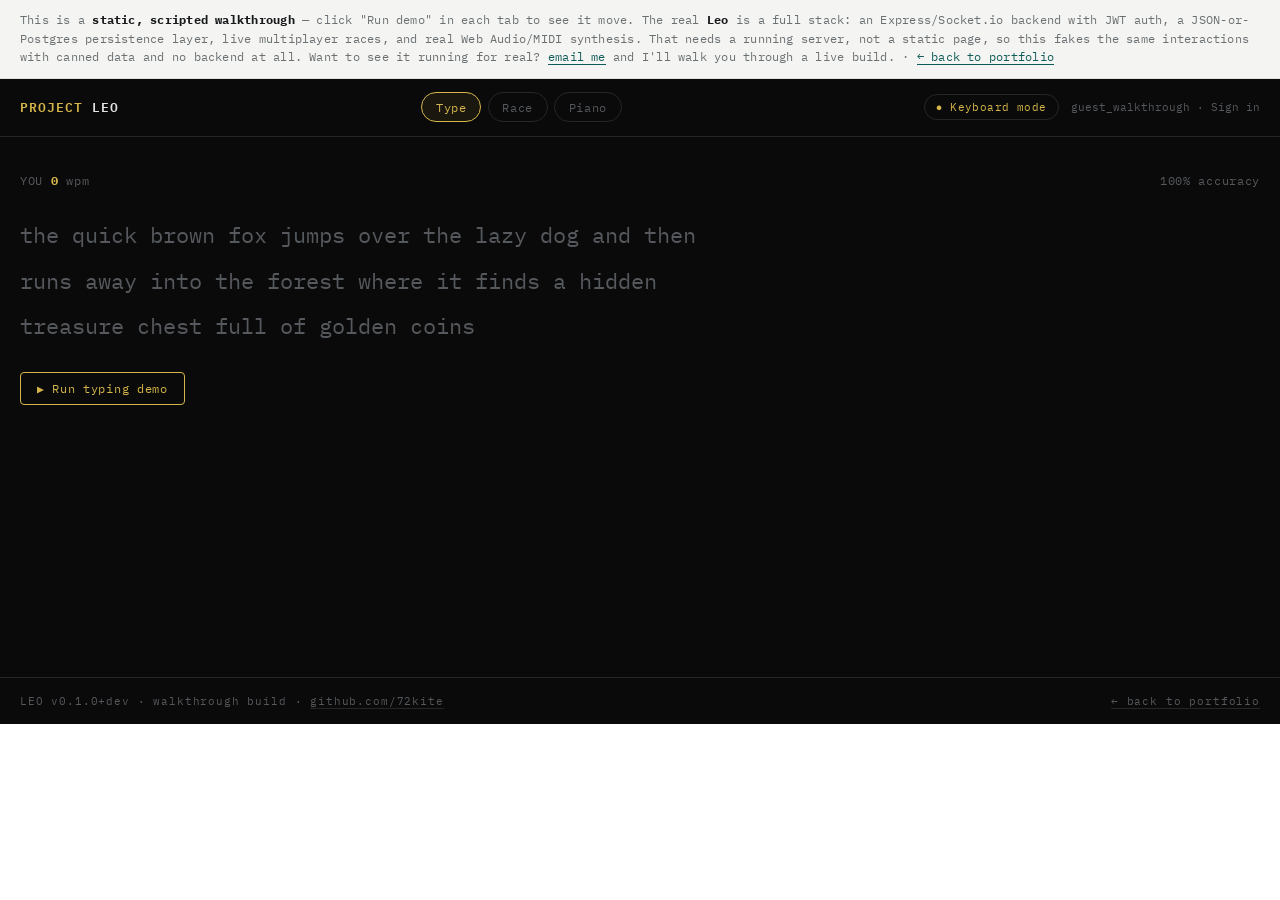
==== demo/leo/index.html @ c65ebf67 "Add Leo walkthrough demo and Other projects entry" ====
<!DOCTYPE html>
<html lang="en">
<head>
<meta charset="UTF-8">
<meta name="viewport" content="width=device-width, initial-scale=1.0">
<title>Leo — walkthrough</title>
<meta name="description" content="A static, scripted walkthrough of Leo, a typing trainer / real-time race / MIDI piano studio. Not a hosted version of the live system.">

<link rel="preconnect" href="https://fonts.googleapis.com">
<link rel="preconnect" href="https://fonts.gstatic.com" crossorigin>
<link href="https://fonts.googleapis.com/css2?family=IBM+Plex+Mono:wght@400;500;600&family=Source+Serif+4:opsz,wght@8..60,400;8..60,600&display=swap" rel="stylesheet">

<style>

:root {
  --paper:       #F4F5F2;
  --raised:      #FFFFFF;
  --ink:         #16181A;
  --muted:       #6A6F72;
  --rule:        #DDE0DB;
  --accent:      #0E5B57;
  --accent-soft: rgba(14, 91, 87, 0.09);

  --mono: 'IBM Plex Mono', ui-monospace, 'Courier New', monospace;
  --body: 'Source Serif 4', Georgia, 'Times New Roman', serif;

  /* Leo's own app palette, sampled from the real UI */
  --leo-bg:     #0a0a0a;
  --leo-panel:  #141414;
  --leo-line:   #262626;
  --leo-text:   #e4e4e4;
  --leo-dim:    #55585c;
  --leo-gold:   #d6b64a;
  --leo-red:    #d15a63;
  --leo-blue:   #5c8fd6;
  --leo-purple: #8f6fd6;
  --leo-pink:   #d669a0;
}

* { margin: 0; padding: 0; box-sizing: border-box; }

body {
  font-family: var(--mono);
  color: var(--ink);
  background: var(--raised);
  -webkit-font-smoothing: antialiased;
}

a { color: var(--accent); }
:focus-visible { outline: 2px solid var(--accent); outline-offset: 2px; }
button { font-family: var(--mono); }

@media (prefers-reduced-motion: reduce) {
  *, *::before, *::after { animation: none !important; transition: none !important; }
}

/* ---------- Disclosure banner ---------- */
.banner {
  background: var(--paper);
  border-bottom: 1px solid var(--rule);
  padding: 0.7rem 1.25rem;
  font-size: 0.72rem;
  letter-spacing: 0.02em;
  color: var(--muted);
  line-height: 1.6;
}
.banner a { text-decoration: none; border-bottom: 1px solid var(--accent); }
.banner b { color: var(--ink); }

/* ---------- Leo app chrome (dark, mirrors the real topbar) ---------- */
.appshell { background: var(--leo-bg); color: var(--leo-text); }

.topbar {
  display: flex;
  align-items: center;
  justify-content: space-between;
  gap: 1rem;
  flex-wrap: wrap;
  padding: 0.85rem 1.25rem;
  border-bottom: 1px solid var(--leo-line);
}
.brand {
  font-weight: 600;
  letter-spacing: 0.08em;
  font-size: 0.8rem;
  color: var(--leo-gold);
}
.brand span { color: var(--leo-text); }

.modetabs { display: flex; gap: 0.4rem; }
.modetab {
  background: transparent;
  border: 1px solid var(--leo-line);
  color: var(--leo-dim);
  font-size: 0.72rem;
  letter-spacing: 0.06em;
  padding: 0.4rem 0.85rem;
  border-radius: 999px;
  cursor: pointer;
  transition: color 0.15s ease, border-color 0.15s ease, background 0.15s ease;
}
.modetab:hover { color: var(--leo-text); }
.modetab.active {
  color: var(--leo-gold);
  border-color: var(--leo-gold);
  background: rgba(214, 182, 74, 0.08);
}

.chrome-right { display: flex; align-items: center; gap: 0.75rem; font-size: 0.68rem; color: var(--leo-dim); }
.pill {
  border: 1px solid var(--leo-line);
  border-radius: 999px;
  padding: 0.3rem 0.7rem;
  color: var(--leo-gold);
  letter-spacing: 0.04em;
}
.pill::before { content: "● "; }

/* ---------- Stage ---------- */
.stage { min-height: 60vh; }
.panel { display: none; padding: 2.25rem 1.25rem 2.5rem; }
.panel[data-active="true"] { display: block; }

.runbtn {
  background: transparent;
  border: 1px solid var(--leo-gold);
  color: var(--leo-gold);
  font-size: 0.72rem;
  letter-spacing: 0.06em;
  padding: 0.5rem 1rem;
  border-radius: 4px;
  cursor: pointer;
  transition: background 0.15s ease;
}
.runbtn:hover { background: rgba(214, 182, 74, 0.1); }
.runbtn:disabled { opacity: 0.45; cursor: default; }

/* ---- Type panel ---- */
.type-hud {
  display: flex;
  justify-content: space-between;
  font-size: 0.72rem;
  letter-spacing: 0.06em;
  color: var(--leo-dim);
  margin-bottom: 1.6rem;
}
.type-hud b { color: var(--leo-gold); }
.type-text {
  font-size: 1.35rem;
  line-height: 2.1;
  max-width: 46rem;
}
.type-text .w { color: var(--leo-dim); transition: color 0.12s ease; }
.type-text .w.done { color: var(--leo-text); }
.type-text .w.err { color: var(--leo-red); text-decoration: underline; text-decoration-color: var(--leo-red); }
.type-text .w.cur { color: var(--leo-text); position: relative; }
.type-text .w.cur::after {
  content: "";
  position: absolute;
  left: -0.15em;
  top: 0.05em;
  bottom: 0.05em;
  width: 2px;
  background: var(--leo-gold);
  animation: blink 1s step-end infinite;
}
@keyframes blink { 50% { opacity: 0; } }

/* ---- Race panel ---- */
.race-rows { display: flex; flex-direction: column; gap: 0.9rem; max-width: 46rem; margin-bottom: 1.75rem; }
.race-row { display: grid; grid-template-columns: 6.5rem 1fr 3rem; align-items: center; gap: 0.9rem; font-size: 0.75rem; }
.race-name { letter-spacing: 0.04em; }
.race-row.you .race-name { color: var(--leo-gold); }
.race-track { position: relative; height: 6px; background: var(--leo-line); border-radius: 999px; overflow: hidden; }
.race-fill { position: absolute; inset: 0 auto 0 0; width: 0%; border-radius: 999px; transition: width 0.4s ease; }
.race-row.you .race-fill { background: var(--leo-gold); }
.race-row.p2 .race-fill { background: var(--leo-blue); }
.race-row.p3 .race-fill { background: var(--leo-purple); }
.race-row.p4 .race-fill { background: var(--leo-pink); }
.race-wpm { text-align: right; color: var(--leo-dim); font-variant-numeric: tabular-nums; }
.race-countdown {
  font-size: 2.4rem;
  font-weight: 600;
  color: var(--leo-gold);
  height: 3.2rem;
  margin-bottom: 0.5rem;
}
.race-result { font-size: 0.78rem; color: var(--leo-dim); margin-top: 0.25rem; min-height: 1.2rem; }
.race-result b { color: var(--leo-gold); }

/* ---- Piano panel ---- */
.piano-wrap { position: relative; }
.falling-stage {
  position: relative;
  height: 220px;
  border-bottom: 1px solid var(--leo-line);
  margin-bottom: 0;
  overflow: hidden;
}
.note-pill {
  position: absolute;
  top: -40px;
  transform: translateX(-50%);
  background: rgba(214, 182, 74, 0.16);
  border: 1px solid var(--leo-gold);
  color: var(--leo-gold);
  font-size: 0.65rem;
  letter-spacing: 0.03em;
  padding: 0.2rem 0.4rem;
  border-radius: 3px;
  white-space: nowrap;
}
.keyboard { position: relative; height: 150px; }
.pk-white {
  position: absolute;
  top: 0; height: 150px;
  background: #f2f2ee;
  border: 1px solid #111;
  border-radius: 0 0 4px 4px;
  transition: background 0.15s ease;
}
.pk-white.active { background: var(--leo-gold); }
.pk-white.chord { background: var(--leo-purple); }
.pk-black {
  position: absolute;
  top: 0; height: 92px;
  background: #111;
  border-radius: 0 0 3px 3px;
  z-index: 2;
  transition: background 0.15s ease;
}
.pk-black.active { background: var(--leo-gold); }
.pk-black.chord { background: var(--leo-purple); }

.chord-row { display: flex; gap: 0.5rem; margin-top: 1.4rem; }
.chord-chip {
  background: transparent;
  border: 1px solid var(--leo-line);
  color: var(--leo-dim);
  font-size: 0.72rem;
  letter-spacing: 0.04em;
  padding: 0.4rem 0.9rem;
  border-radius: 999px;
  cursor: pointer;
}
.chord-chip:hover { color: var(--leo-text); border-color: var(--leo-purple); }
.chord-chip.active { color: var(--leo-purple); border-color: var(--leo-purple); background: rgba(143, 111, 214, 0.1); }

.piano-controls { display: flex; align-items: center; gap: 1rem; margin-top: 1.4rem; flex-wrap: wrap; }

/* ---------- Footer ---------- */
.footer {
  display: flex;
  justify-content: space-between;
  padding: 1rem 1.25rem;
  border-top: 1px solid var(--leo-line);
  font-size: 0.66rem;
  letter-spacing: 0.08em;
  color: var(--leo-dim);
  background: var(--leo-bg);
}
.footer a { color: var(--leo-dim); text-decoration: none; border-bottom: 1px solid var(--leo-line); }
.footer a:hover { color: var(--leo-gold); border-color: var(--leo-gold); }

@media (max-width: 640px) {
  .type-text { font-size: 1.1rem; }
  .race-row { grid-template-columns: 5rem 1fr 2.4rem; }
}
</style>
</head>
<body>

<div class="banner">
  This is a <b>static, scripted walkthrough</b> — click "Run demo" in each tab to see it move.
  The real <b>Leo</b> is a full stack: an Express/Socket.io backend with JWT auth, a JSON-or-Postgres
  persistence layer, live multiplayer races, and real Web Audio/MIDI synthesis. That needs a running
  server, not a static page, so this fakes the same interactions with canned data and no backend at all.
  Want to see it running for real? <a href="mailto:zionk.dev@proton.me?subject=Leo%20-%20walkthrough%20follow-up">email me</a>
  and I'll walk you through a live build. ·
  <a href="../../index.html">← back to portfolio</a>
</div>

<div class="appshell">
  <header class="topbar">
    <div class="brand">PROJECT <span>LEO</span></div>
    <nav class="modetabs" id="modeTabs">
      <button class="modetab active" data-mode="type">Type</button>
      <button class="modetab" data-mode="race">Race</button>
      <button class="modetab" data-mode="piano">Piano</button>
    </nav>
    <div class="chrome-right">
      <span class="pill">Keyboard mode</span>
      <span>guest_walkthrough · Sign in</span>
    </div>
  </header>

  <main class="stage">

    <!-- ---------------- TYPE ---------------- -->
    <section class="panel" id="panel-type" data-active="true">
      <div class="type-hud">
        <span>YOU <b id="typeWpm">0</b> wpm</span>
        <span id="typeAcc">100% accuracy</span>
      </div>
      <p class="type-text" id="typeText"></p>
      <div class="piano-controls">
        <button class="runbtn" id="typeRun">▶ Run typing demo</button>
      </div>
    </section>

    <!-- ---------------- RACE ---------------- -->
    <section class="panel" id="panel-race">
      <div class="race-countdown" id="raceCountdown"></div>
      <div class="race-rows">
        <div class="race-row you">
          <span class="race-name">YOU</span>
          <div class="race-track"><div class="race-fill" id="fillYou"></div></div>
          <span class="race-wpm" id="wpmYou">0</span>
        </div>
        <div class="race-row p2">
          <span class="race-name">wordsmith92</span>
          <div class="race-track"><div class="race-fill" id="fillP2"></div></div>
          <span class="race-wpm" id="wpmP2">0</span>
        </div>
        <div class="race-row p3">
          <span class="race-name">kbd_ninja</span>
          <div class="race-track"><div class="race-fill" id="fillP3"></div></div>
          <span class="race-wpm" id="wpmP3">0</span>
        </div>
        <div class="race-row p4">
          <span class="race-name">quietstorm</span>
          <div class="race-track"><div class="race-fill" id="fillP4"></div></div>
          <span class="race-wpm" id="wpmP4">0</span>
        </div>
      </div>
      <div class="race-result" id="raceResult"></div>
      <div class="piano-controls">
        <button class="runbtn" id="raceRun">▶ Run demo race</button>
      </div>
    </section>

    <!-- ---------------- PIANO ---------------- -->
    <section class="panel" id="panel-piano">
      <div class="piano-wrap">
        <div class="falling-stage" id="fallingStage"></div>
        <div class="keyboard" id="keyboard"></div>
      </div>
      <div class="chord-row" id="chordRow">
        <button class="chord-chip" data-chord="C">C maj</button>
        <button class="chord-chip" data-chord="F">F maj</button>
        <button class="chord-chip" data-chord="G">G maj</button>
      </div>
      <div class="piano-controls">
        <button class="runbtn" id="pianoRun">▶ Play demo phrase</button>
      </div>
    </section>

  </main>

  <footer class="footer">
    <span>LEO v0.1.0+dev · walkthrough build · <a href="https://github.com/72kite">github.com/72kite</a></span>
    <span><a href="../../index.html">← back to portfolio</a></span>
  </footer>
</div>

<script>
/* ---------------- Tabs ---------------- */
const tabs = document.querySelectorAll('.modetab');
const panels = {
  type: document.getElementById('panel-type'),
  race: document.getElementById('panel-race'),
  piano: document.getElementById('panel-piano'),
};
tabs.forEach(tab => {
  tab.addEventListener('click', () => {
    tabs.forEach(t => t.classList.remove('active'));
    tab.classList.add('active');
    Object.values(panels).forEach(p => p.dataset.active = "false");
    panels[tab.dataset.mode].dataset.active = "true";
  });
});

/* ---------------- Type demo ---------------- */
const TYPE_WORDS = "the quick brown fox jumps over the lazy dog and then runs away into the forest where it finds a hidden treasure chest full of golden coins".split(" ");
const ERROR_WORD_INDEX = 8; // "and" -> mistyped, matches the real app's inline-correction UI
const typeTextEl = document.getElementById('typeText');
const typeWpmEl = document.getElementById('typeWpm');
const typeAccEl = document.getElementById('typeAcc');
const typeRunBtn = document.getElementById('typeRun');

function buildTypeWords() {
  typeTextEl.innerHTML = TYPE_WORDS.map((w, i) => `<span class="w" data-i="${i}">${w}</span>`).join(' ');
}
buildTypeWords();

function runTypeDemo() {
  if (typeRunBtn.disabled) return;
  typeRunBtn.disabled = true;
  buildTypeWords();
  typeWpmEl.textContent = '0';
  typeAccEl.textContent = '100% accuracy';
  const words = typeTextEl.querySelectorAll('.w');
  let i = 0;
  let errors = 0;
  const perWord = 140;
  const timer = setInterval(() => {
    if (i > 0) words[i - 1].classList.remove('cur');
    if (i >= words.length) {
      clearInterval(timer);
      typeRunBtn.disabled = false;
      return;
    }
    if (i === ERROR_WORD_INDEX) {
      words[i].classList.add('err');
      errors++;
    } else {
      words[i].classList.add('done');
    }
    words[i].classList.add('cur');
    const elapsedMinutes = ((i + 1) * perWord) / 1000 / 60;
    const wpm = Math.round((i + 1) / elapsedMinutes) || 0;
    typeWpmEl.textContent = Math.min(wpm, 132);
    typeAccEl.textContent = Math.round(((i + 1 - errors) / (i + 1)) * 100) + '% accuracy';
    i++;
  }, perWord);
}
typeRunBtn.addEventListener('click', runTypeDemo);

/* ---------------- Race demo ---------------- */
const raceRunBtn = document.getElementById('raceRun');
const raceCountdown = document.getElementById('raceCountdown');
const raceResult = document.getElementById('raceResult');
const RACERS = [
  { fill: 'fillYou', wpm: 'wpmYou', name: 'YOU', target: 78 },
  { fill: 'fillP2', wpm: 'wpmP2', name: 'wordsmith92', target: 71 },
  { fill: 'fillP3', wpm: 'wpmP3', name: 'kbd_ninja', target: 64 },
  { fill: 'fillP4', wpm: 'wpmP4', name: 'quietstorm', target: 49 },
];

function runRaceDemo() {
  if (raceRunBtn.disabled) return;
  raceRunBtn.disabled = true;
  raceResult.textContent = '';
  RACERS.forEach(r => { document.getElementById(r.fill).style.width = '0%'; document.getElementById(r.wpm).textContent = '0'; });

  const steps = ['3', '2', '1', 'GO'];
  let s = 0;
  raceCountdown.textContent = steps[0];
  const countdownTimer = setInterval(() => {
    s++;
    if (s < steps.length) {
      raceCountdown.textContent = steps[s];
    } else {
      clearInterval(countdownTimer);
      raceCountdown.textContent = '';
      startRace();
    }
  }, 550);

  function startRace() {
    const duration = 3200;
    const start = performance.now();
    function tick(now) {
      const t = Math.min((now - start) / duration, 1);
      RACERS.forEach(r => {
        const jitter = Math.sin(t * 9 + r.target) * 0.02;
        const pct = Math.min(100, Math.max(0, (t + jitter) * 100 * (r.target / 78)));
        document.getElementById(r.fill).style.width = pct + '%';
        document.getElementById(r.wpm).textContent = Math.round(t * r.target);
      });
      if (t < 1) {
        requestAnimationFrame(tick);
      } else {
        const winner = RACERS[0];
        raceResult.innerHTML = `🏁 <b>${winner.name}</b> wins — ${winner.target} wpm`;
        raceRunBtn.disabled = false;
      }
    }
    requestAnimationFrame(tick);
  }
}
raceRunBtn.addEventListener('click', runRaceDemo);

/* ---------------- Piano demo ---------------- */
const WHITE_SEQ = ['C4','D4','E4','F4','G4','A4','B4','C5','D5'];
const BLACK_AFTER = { C4: 'C#4', D4: 'D#4', F4: 'F#4', G4: 'G#4', A4: 'A#4', C5: 'C#5', D5: 'D#5' };
const KEY_W = 48;
const keyboardEl = document.getElementById('keyboard');
const fallingStageEl = document.getElementById('fallingStage');
const keyEls = {};

function buildKeyboard() {
  const totalWidth = WHITE_SEQ.length * KEY_W;
  keyboardEl.style.width = totalWidth + 'px';
  keyboardEl.style.margin = '0 auto';
  fallingStageEl.style.width = totalWidth + 'px';
  fallingStageEl.style.margin = '0 auto';

  WHITE_SEQ.forEach((note, i) => {
    const w = document.createElement('div');
    w.className = 'pk-white';
    w.style.left = (i * KEY_W) + 'px';
    w.style.width = (KEY_W - 2) + 'px';
    keyboardEl.appendChild(w);
    keyEls[note] = w;

    if (BLACK_AFTER[note]) {
      const b = document.createElement('div');
      b.className = 'pk-black';
      b.style.left = (i * KEY_W + KEY_W * 0.68) + 'px';
      b.style.width = (KEY_W * 0.6) + 'px';
      keyboardEl.appendChild(b);
      keyEls[BLACK_AFTER[note]] = b;
    }
  });
}
buildKeyboard();

function keyCenterX(note) {
  const idx = WHITE_SEQ.indexOf(note);
  if (idx !== -1) return idx * KEY_W + KEY_W / 2;
  for (const [white, black] of Object.entries(BLACK_AFTER)) {
    if (black === note) return WHITE_SEQ.indexOf(white) * KEY_W + KEY_W * 0.68 + (KEY_W * 0.6) / 2;
  }
  return 0;
}

const CHORDS = {
  C: ['C4', 'E4', 'G4'],
  F: ['F4', 'A4', 'C5'],
  G: ['G4', 'B4', 'D5'],
};
document.querySelectorAll('.chord-chip').forEach(chip => {
  chip.addEventListener('click', () => {
    const wasActive = chip.classList.contains('active');
    document.querySelectorAll('.chord-chip').forEach(c => c.classList.remove('active'));
    Object.values(keyEls).forEach(el => el.classList.remove('chord'));
    if (!wasActive) {
      chip.classList.add('active');
      CHORDS[chip.dataset.chord].forEach(n => keyEls[n] && keyEls[n].classList.add('chord'));
    }
  });
});

const PHRASE = ['C4', 'D4', 'E4', 'F4', 'G4', 'G4', 'F4'];
const pianoRunBtn = document.getElementById('pianoRun');

function runPianoDemo() {
  if (pianoRunBtn.disabled) return;
  pianoRunBtn.disabled = true;
  const stageHeight = fallingStageEl.clientHeight;
  const fallDuration = 1500;
  const gap = 420;

  PHRASE.forEach((note, i) => {
    setTimeout(() => {
      const pill = document.createElement('div');
      pill.className = 'note-pill';
      pill.textContent = note;
      pill.style.left = keyCenterX(note) + 'px';
      pill.style.transition = `top ${fallDuration}ms linear`;
      fallingStageEl.appendChild(pill);
      requestAnimationFrame(() => { pill.style.top = stageHeight + 'px'; });

      setTimeout(() => {
        pill.remove();
        const key = keyEls[note];
        if (key) {
          key.classList.add('active');
          setTimeout(() => key.classList.remove('active'), 260);
        }
      }, fallDuration);
    }, i * gap);
  });

  setTimeout(() => { pianoRunBtn.disabled = false; }, PHRASE.length * gap + fallDuration);
}
pianoRunBtn.addEventListener('click', runPianoDemo);
</script>

</body>
</html>
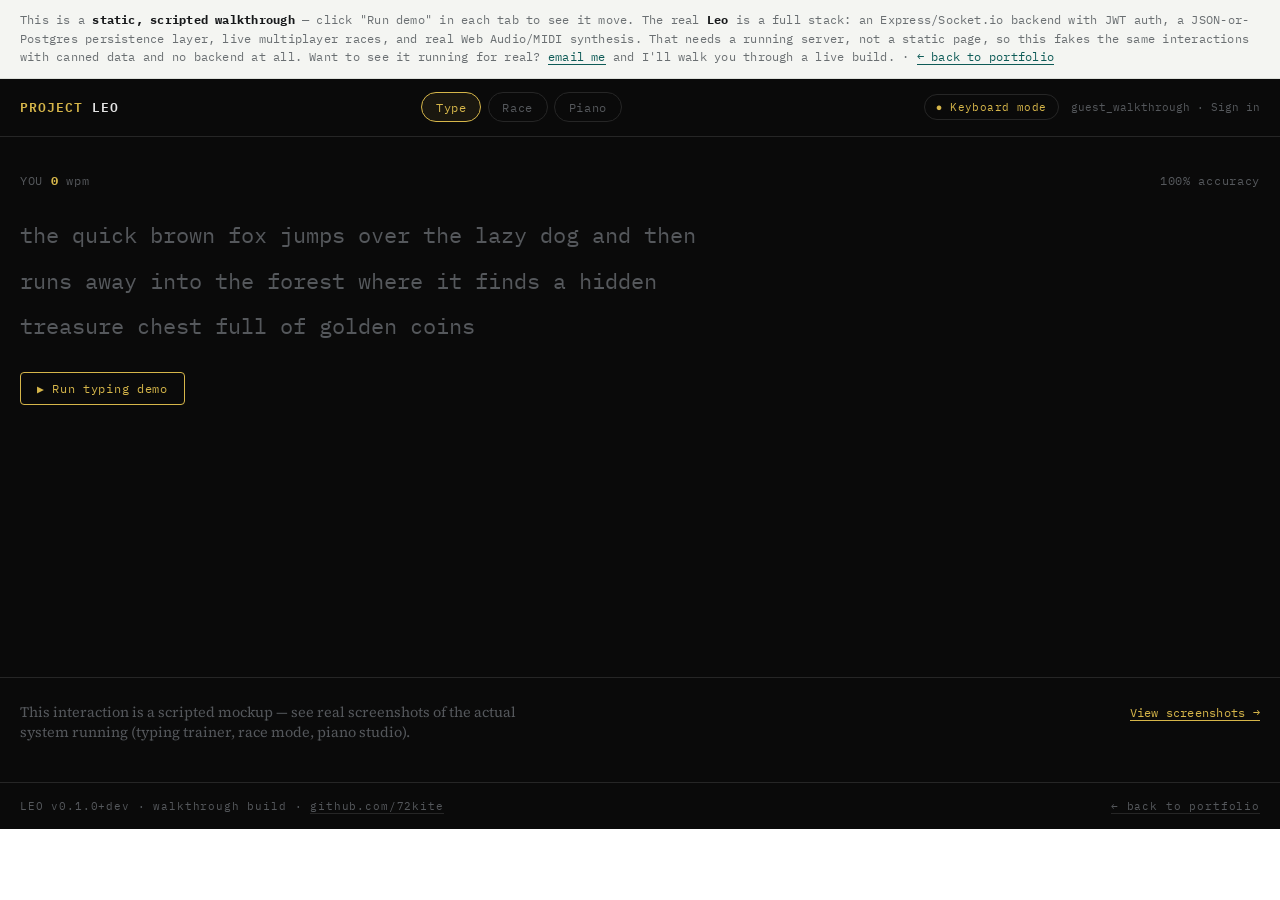
==== commit e0124a91: "Move Leo screenshots to their own gallery page" ====
--- a/demo/leo/index.html
+++ b/demo/leo/index.html
@@ -247,6 +247,33 @@
 .chord-chip.active { color: var(--leo-purple); border-color: var(--leo-purple); background: rgba(143, 111, 214, 0.1); }
 
 .piano-controls { display: flex; align-items: center; gap: 1rem; margin-top: 1.4rem; flex-wrap: wrap; }
+
+/* screenshot gallery teaser (full gallery lives on its own page) */
+.gallery-teaser {
+  border-top: 1px solid var(--leo-line);
+  padding: 1.5rem 1.25rem 2.5rem;
+  display: flex;
+  align-items: baseline;
+  justify-content: space-between;
+  flex-wrap: wrap;
+  gap: 0.75rem;
+}
+.gallery-teaser p {
+  font-family: var(--body);
+  font-size: 0.9rem;
+  color: var(--leo-dim);
+  max-width: 34rem;
+}
+.gallery-teaser a {
+  font-family: var(--mono);
+  font-size: 0.78rem;
+  letter-spacing: 0.02em;
+  color: var(--leo-gold);
+  text-decoration: none;
+  border-bottom: 1px solid var(--leo-gold);
+  white-space: nowrap;
+}
+.gallery-teaser a:hover { background: rgba(214, 182, 74, 0.1); }
 
 /* ---------- Footer ---------- */
 .footer {
@@ -357,6 +384,14 @@
 
   </main>
 
+  <div class="gallery-teaser">
+    <p>
+      This interaction is a scripted mockup — see real screenshots of the
+      actual system running (typing trainer, race mode, piano studio).
+    </p>
+    <a href="gallery.html">View screenshots →</a>
+  </div>
+
   <footer class="footer">
     <span>LEO v0.1.0+dev · walkthrough build · <a href="https://github.com/72kite">github.com/72kite</a></span>
     <span><a href="../../index.html">← back to portfolio</a></span>
